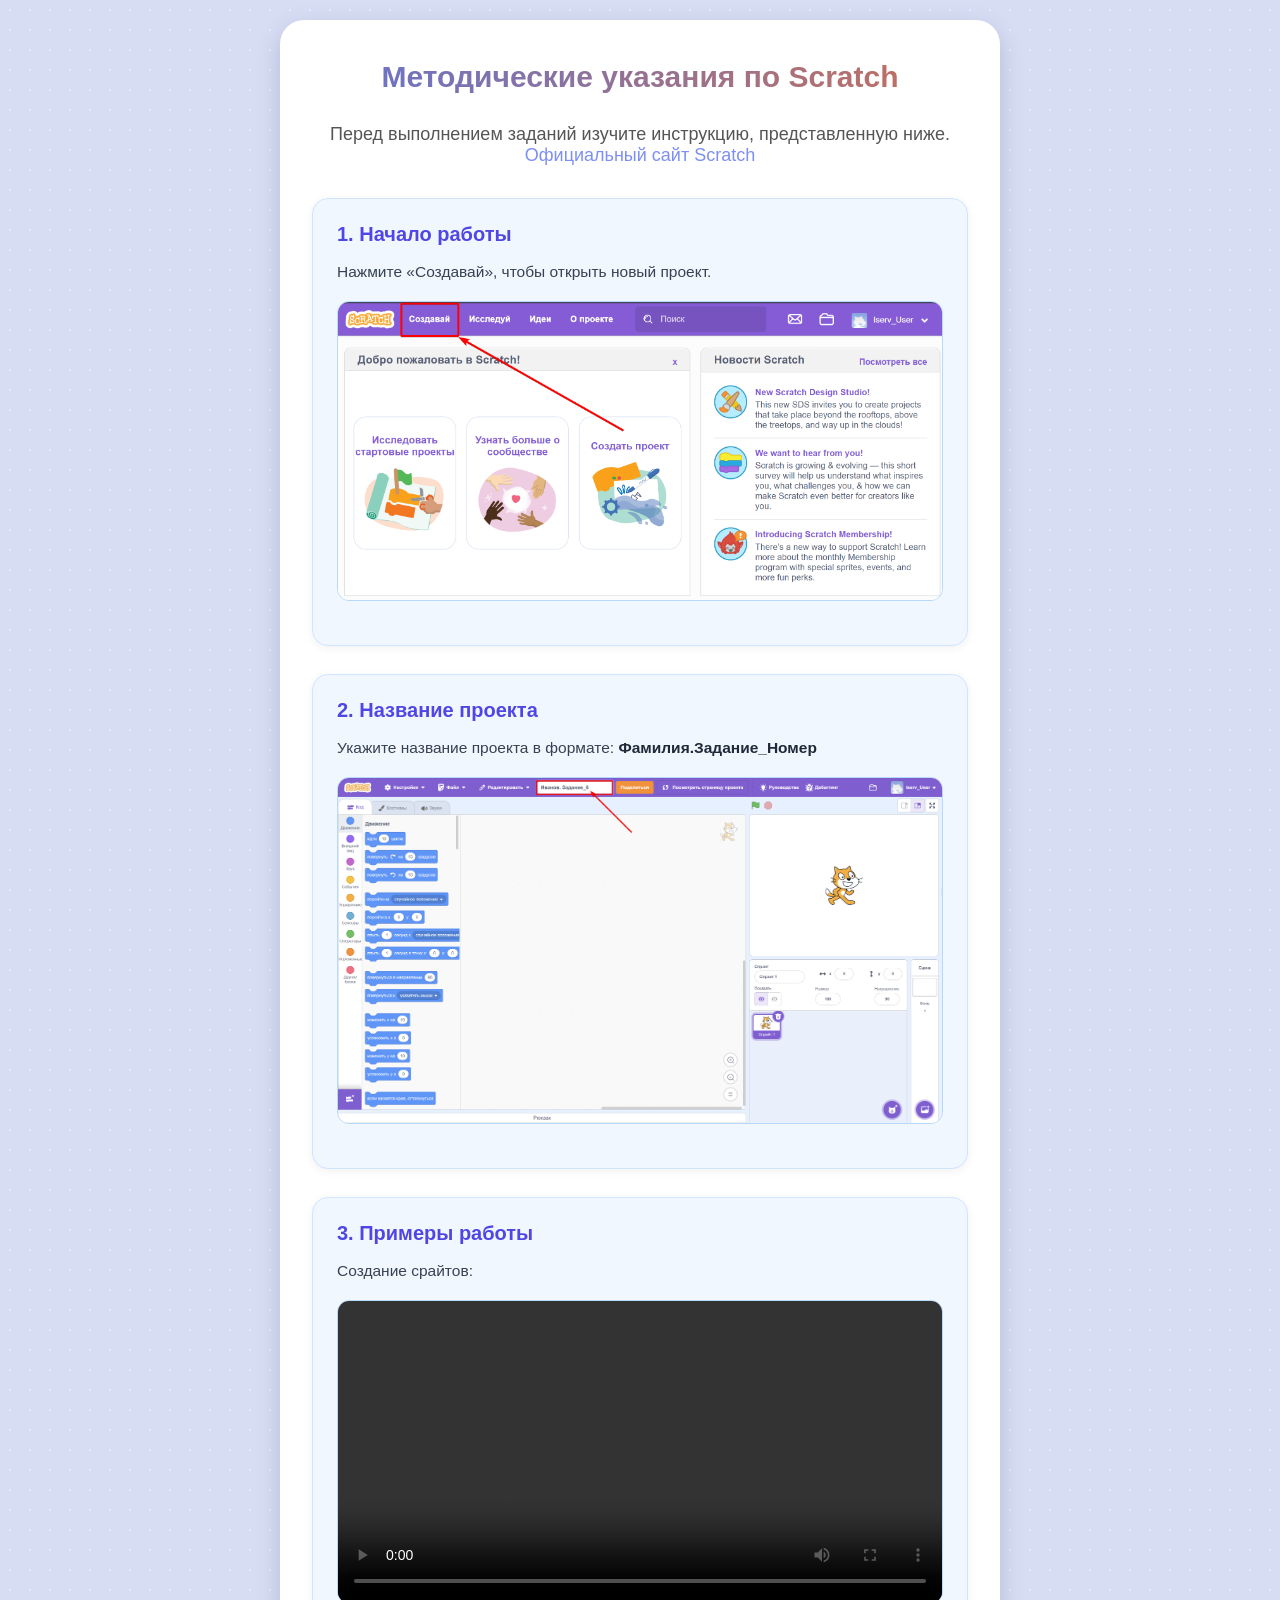
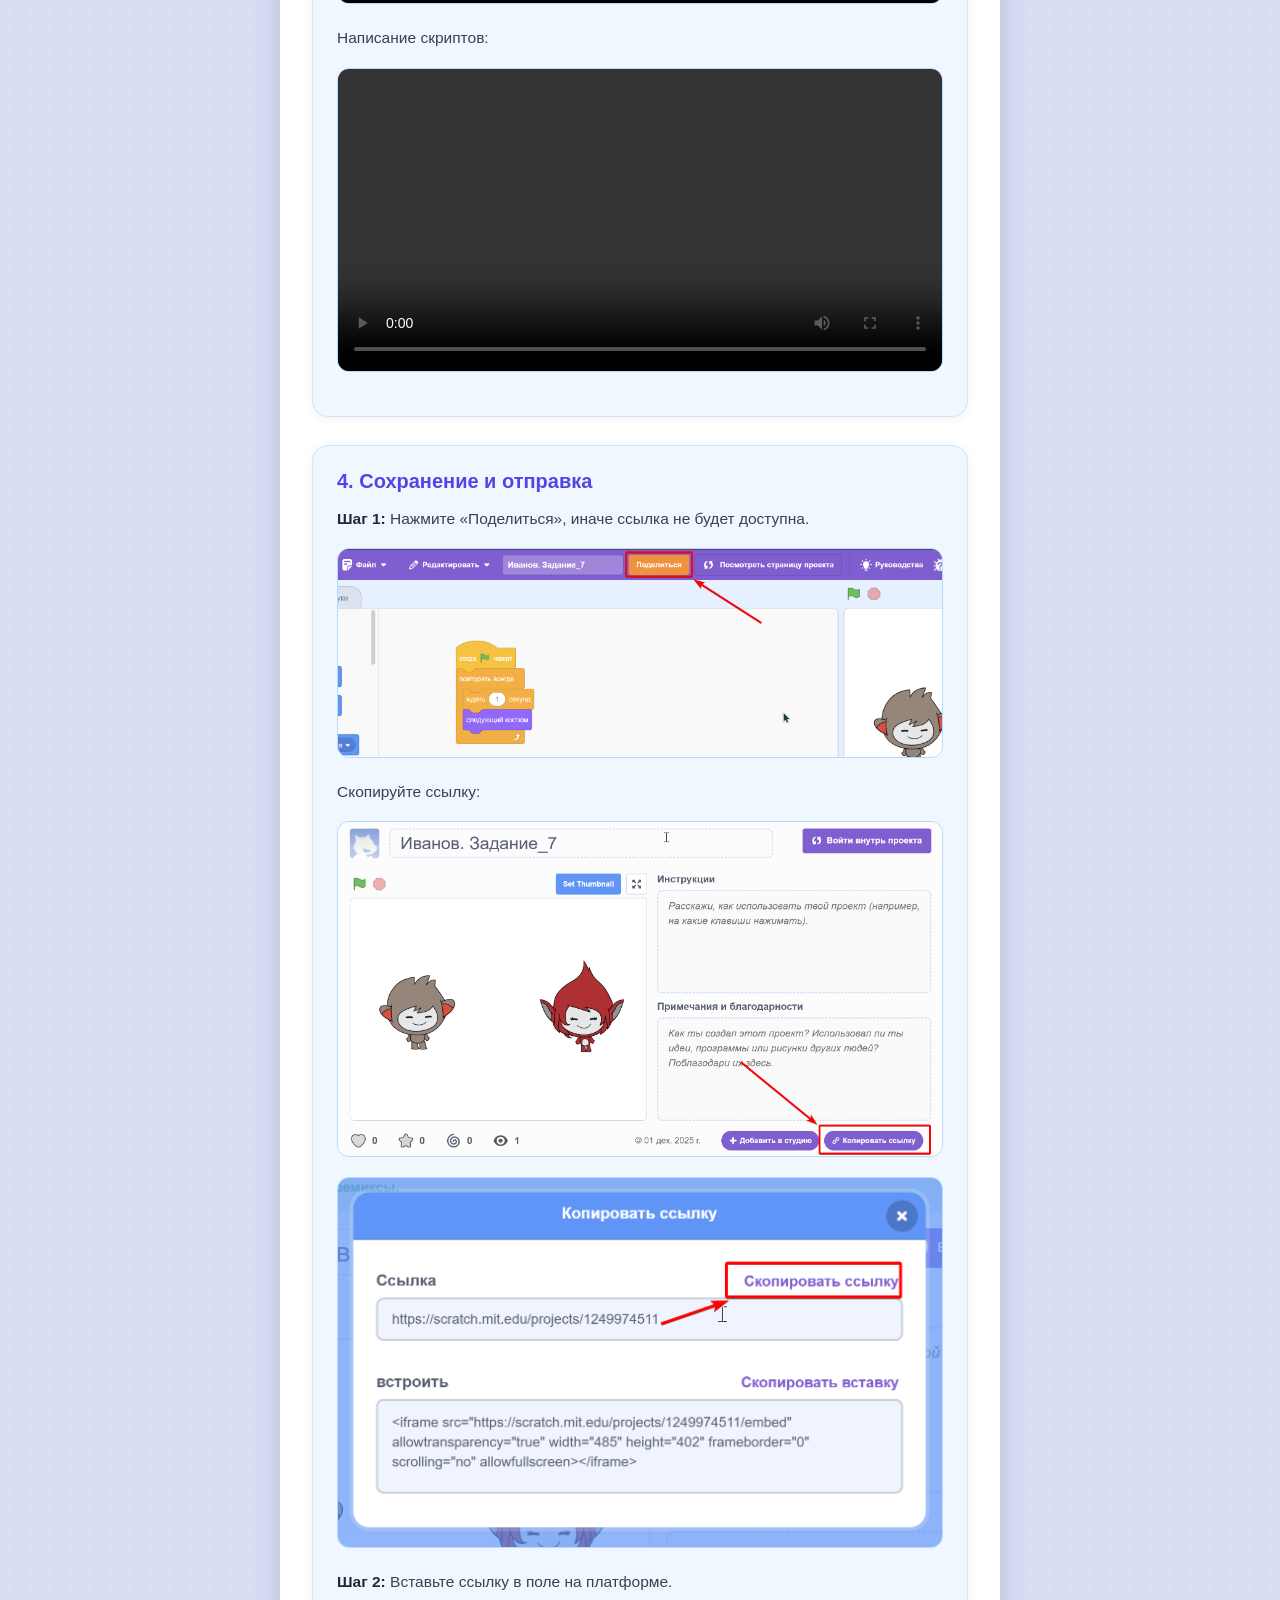
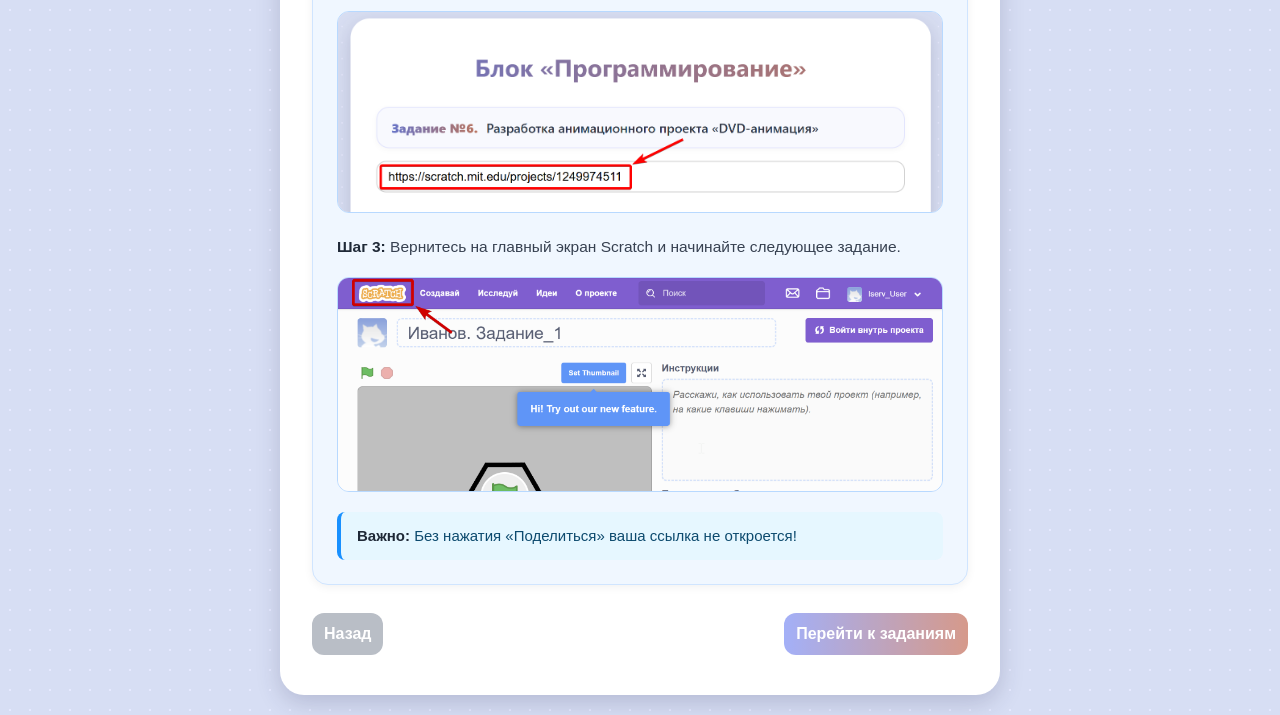
==== method_beginner.html @ acc43db9 "Update" ====
<!DOCTYPE html>
<html lang="ru">
	<head>
		<meta charset="UTF-8" />
		<meta name="viewport" content="width=device-width, initial-scale=1.0" />
		<title>Методические указания</title>

		<link rel="stylesheet" href="style.css" />
	</head>
	<body>
		<div class="container" id="methodPage">
			<h1>Методические указания по Scratch</h1>

			<div class="method-intro">
				<p>Перед выполнением заданий изучите инструкцию, представленную ниже.</p>
				<a href="https://scratch.mit.edu" target="_blank">Официальный сайт Scratch</a>
			</div>

			<!-- Шаг 1 -->
			<div class="method-block">
				<h3>1. Начало работы</h3>
				<p>Нажмите «Создавай», чтобы открыть новый проект.</p>

				<div class="method-img">
					<img src="asseets/images/1.png" alt="Создавай" />
				</div>
			</div>

			<!-- Шаг 2 -->
			<div class="method-block">
				<h3>2. Название проекта</h3>
				<p>
					Укажите название проекта в формате: <strong>Фамилия.Задание_Номер</strong><br />
				</p>

				<div class="method-img">
					<img src="asseets/images/2.png" alt="Название проекта" />
				</div>
			</div>

			<!-- Шаг 3 -->
			<div class="method-block">
				<h3>3. Примеры работы</h3>
				<p>Создание срайтов:</p>
				<div class="method-img">
					<video width="100%" height="100%" controls>
						<source src="asseets/videos/sprites.mp4" type="video/mp4" />
					</video>
				</div>
				<p>Написание скриптов:</p>
				<div class="method-img">
					<video width="100%" height="100%" controls>
						<source src="asseets/videos/scripts.mp4" type="video/mp4" />
					</video>
				</div>
			</div>

			<!-- Шаг 4 -->
			<div class="method-block">
				<h3>4. Сохранение и отправка</h3>
				<p><strong>Шаг 1:</strong> Нажмите «Поделиться», иначе ссылка не будет доступна.</p>
				<div class="method-img">
					<img src="asseets/images/6.png" alt="Поделиться" />
				</div>
                <p>Скопируйте ссылку:</p>
				<div class="method-img">
					<img src="asseets/images/7.png" alt="Копирование" />
				</div>
                <div class="method-img">
					<img src="asseets/images/10.png" alt="Копирование" />
				</div>

				<p><strong>Шаг 2:</strong> Вставьте ссылку в поле на платформе.</p>
				<div class="method-img">
					<img src="asseets/images/8.png" alt="Вставка ссылки" />
				</div>

				<p>
					<strong>Шаг 3:</strong> Вернитесь на главный экран Scratch и начинайте следующее
					задание.
				</p>
				<div class="method-img">
					<img src="asseets/images/9.png" alt="Назад" />
				</div>

				<div class="method-warning">
					<strong>Важно:</strong> Без нажатия «Поделиться» ваша ссылка не откроется!
				</div>
			</div>

			<!-- Кнопки -->
			<div class="method-buttons">
				<button id="methodBackBtn" style="background: #9ca3af">Назад</button>
				<button id="methodToCodingBtn">Перейти к заданиям</button>
			</div>
		</div>

		<script src="method.js"></script>
	</body>
</html>
---- style.css ----
/* Глобальный сброс */
* { margin: 0; padding: 0; box-sizing: border-box; }

body {
    font-family: "Segoe UI", sans-serif;
    background-color: #d7def4;
    display: flex;
    justify-content: center;
    align-items: center;
    min-height: 100vh;
    padding: 20px;
    background-image: radial-gradient(circle, #e6e9ff 1px, transparent 1px);
    background-size: 20px 20px;
}

/* Универсальный контейнер */
.container {
    background: #fff;
    border-radius: 24px;
    box-shadow: 0 8px 24px rgba(44,44,84,.2);
    padding: 40px;
    text-align: center;
}

/* Модификаторы ширины */
.container.small { width: 480px; }
.container.large { width: 720px; }

/* Заголовки */
h1 {
    background: linear-gradient(90deg, #6574cd, #c56f5a);
    background-clip: text;
    -webkit-text-fill-color: transparent;
    font-size: 30px;
    margin-bottom: 30px;
    font-weight: 700;
}

/* Формы */
form, .tasks {
    display: flex;
    flex-direction: column;
    gap: 16px;
    text-align: left;
}

/* Поля */
input, select, textarea {
	resize: vertical;
    padding: 10px 14px;
    border: 1px solid #ccc;
    border-radius: 12px;
    font-size: 15px;
    transition: 0.2s;
}

input:focus, select:focus, textarea:focus {
    border-color: #7d8ff5;
    outline: none;
    box-shadow: 0 0 8px rgba(125,143,245,.3);
}
/* Кнопки */
button {
    background: linear-gradient(90deg,#7d8ff5,#c56f5a);
    color: #fff;
    border: none;
    border-radius: 12px;
    padding: 12px;
    font-size: 16px;
    cursor: pointer;
    font-weight: 600;
    opacity: .7;
    transition: .3s;
}

button:hover { opacity: .9; transform: scale(1.02); }

button.gray {
    background: #9ca3af;
}
footer {
    margin-top: 12px;
    font-size: 12px;
    color: #999;
    text-align: center;
}
/* Сложность */
.difficulty {
    background: #f0f2ff;
    border: 1px dashed #a0a8e8;
    border-radius: 12px;
    padding: 12px;
    font-weight: 600;
}

/* Строки */
.row {
    display: flex;
    justify-content: space-between;
    margin-top: 20px;
}

/* === Улучшенные вопросы: карточки + выделение номера === */
.tasks label {
    background: #f8f9ff;
    border: 1px solid #e0e3ff;
    border-radius: 16px;
    padding: 14px 18px;
    font-weight: 600;
    color: #2d3748;
    box-shadow: 0 2px 6px rgba(0, 0, 0, 0.03);
    transition: 0.2s;
    display: block;
}

.tasks label:hover {
    background: #f0f3ff;
    border-color: #c5d1ff;
}

/* Выделение номера задания */
.task-number {
    font-weight: 800;
    background: linear-gradient(90deg, #6574cd, #c56f5a);
    background-clip: text;
    -webkit-text-fill-color: transparent;
    margin-right: 6px;
    font-size: 16px;
}

/* Методические указания */
#methodPage {
  width: 720px;
  max-width: 95vw;
  padding: 40px 32px;
}

.method-intro {
  text-align: center;
  margin-bottom: 32px;
}

.method-intro p {
  font-size: 18px;
  color: #555;
}

.method-intro a {
  font-size: 18px;
  color: #7d8ff5;
  font-weight: 500;
  text-decoration: none;
}

.method-block {
  background: #f0f7ff;
  border-radius: 16px;
  padding: 24px;
  margin-bottom: 28px;
  box-shadow: 0 2px 10px rgba(0,0,0,0.06);
  border: 1px solid #d0e5ff;
  text-align: left;
}

.method-block h3 {
  color: #6574cd;
  font-size: 20px;
  margin-top: 0;
  margin-bottom: 12px;
}

.method-img {
  text-align: center;
  margin: 16px 0;
}

.method-img img {
  max-width: 100%;
  border-radius: 12px;
  border: 1px solid #b8d9ff;
}

.method-warning {
  background: #e6f7ff;
  border-left: 4px solid #1890ff;
  padding: 12px;
  border-radius: 8px;
  margin-top: 16px;
  font-size: 15px;
  color: #1890ff;
}

.method-buttons {
  display: flex;
  justify-content: space-between;
  margin-top: 24px;
}


/* Практические задания */
.task-img {
  text-align: center;
  margin: 16px 0;
}

.task-img img {
  max-width: 100%;
  border-radius: 12px;
  border: 2px solid #e0e0ff;
}

.task-buttons {
  display: flex;
  justify-content: space-between;
  margin-top: 24px;
}

/* Фон модалки */
.modal {
    position: fixed;
    top: 0;
    left: 0;
    width: 100%;
    height: 100%;
    background: rgba(0, 0, 0, 0.5);
    display: none; /* по умолчанию скрыта */
    justify-content: center;
    align-items: center;
    z-index: 1000;
}

/* Окно */
.modal-window {
    background: white;
    padding: 40px;
    border-radius: 12px;
    text-align: center;
    width: 90%;
    max-width: 400px;
}

/* Скрыть элемент */
.hidden {
    display: none !important;
}
/* ===== Методические блоки — текст внутри ===== */
.method-block p,
.method-block ul,
.method-block ol {
    font-size: 15.5px;           /* комфортный размер текста */
    line-height: 1.75;           /* увеличенное межстрочное расстояние для читаемости */
    color: #374151;               /* мягкий темный цвет */
    margin-bottom: 16px;          /* расстояние между параграфами */
}

/* Списки внутри блоков */
.method-block ul,
.method-block ol {
    padding-left: 24px;           /* отступ слева */
}

.method-block li {
    margin-bottom: 8px;           /* расстояние между пунктами */
}

/* Жирный текст и акценты */
.method-block strong {
    color: #1f2937;               /* чуть темнее для акцента */
    font-weight: 600;
}

/* Кодовые вставки */
.method-block code {
    background: #e2e8f0;
    color: #0f172a;
    padding: 2px 6px;
    border-radius: 4px;
    font-size: 14px;
    font-family: "Courier New", monospace;
}

/* Заголовки внутри блока */
.method-block h3 {
    font-size: 20px;
    font-weight: 700;
    margin-bottom: 12px;
    color: #4f46e5;               /* градиент можно оставить для выделения */
}

/* Изображения и видео */
.method-block .method-img {
    margin: 16px 0;
    text-align: center;
}

.method-block .method-img img,
.method-block .method-img video {
    max-width: 100%;
    border-radius: 12px;
    border: 1px solid #b8d9ff;
}

/* Важные примечания */
.method-warning {
    background: #e6f7ff;
    border-left: 4px solid #1890ff;
    padding: 12px 16px;
    border-radius: 8px;
    font-size: 15px;
    color: #0c4a6e;
    margin-top: 12px;
    line-height: 1.6;
}

/* Ссылки внутри блоков */
.method-block a {
    color: #6366f1;
    text-decoration: none;
    font-weight: 500;
}

.method-block a:hover {
    text-decoration: underline;
}
.description-label{
    margin-top: -20px;
    margin-bottom: 20px;
    text-align: center;
    font-size: 14px;
    color: #555;
}
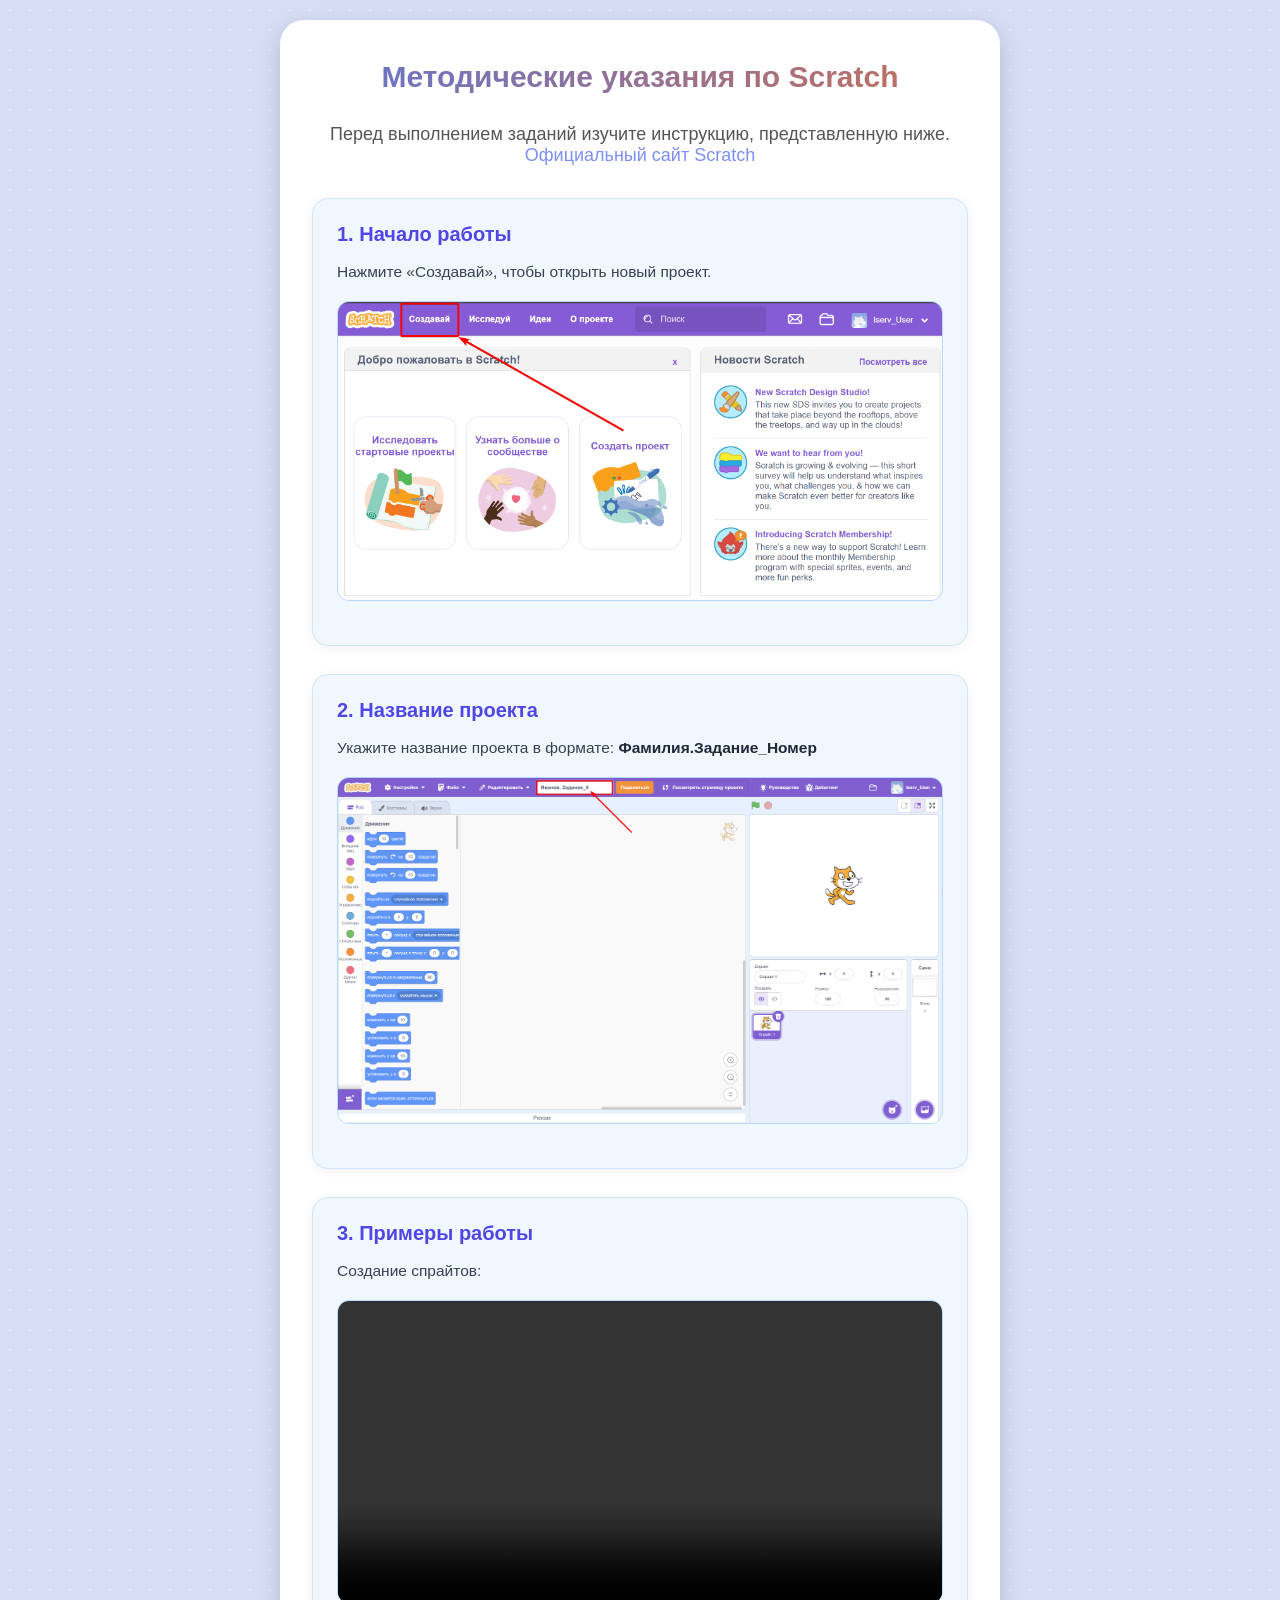
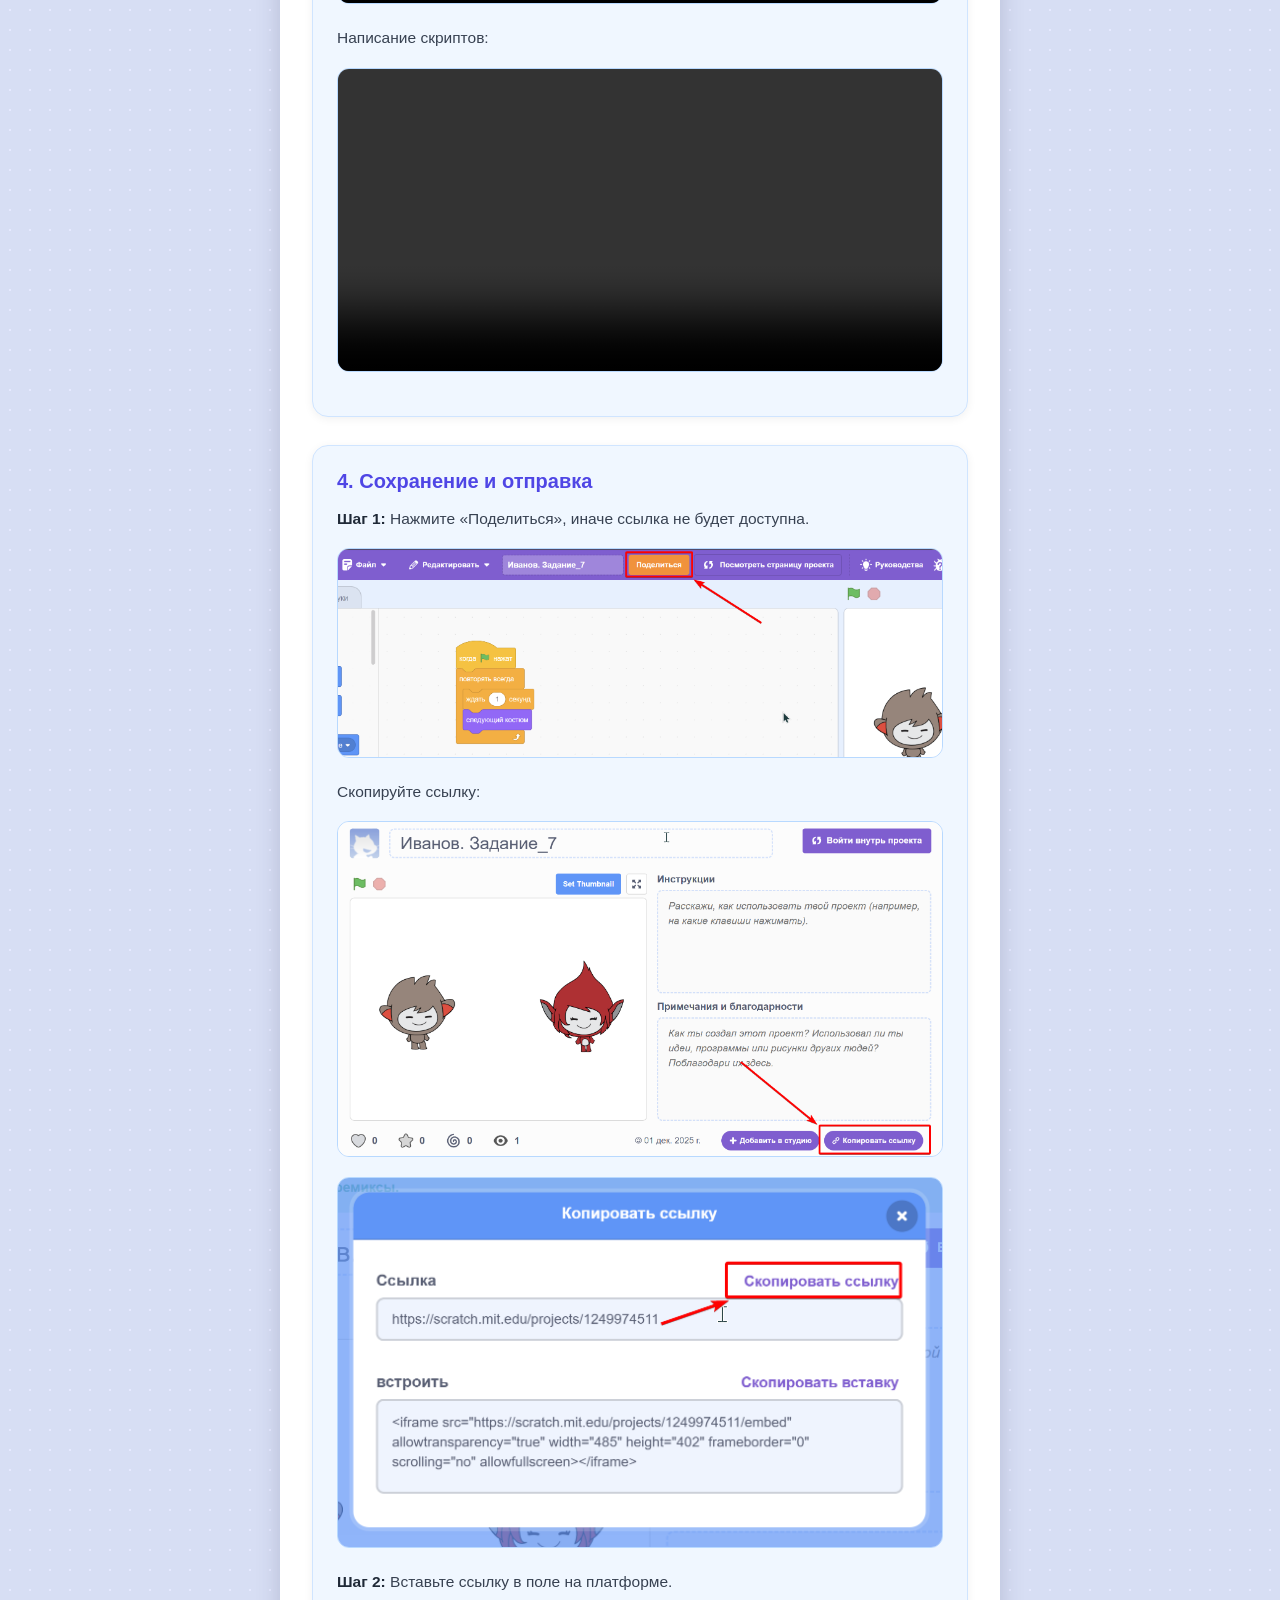
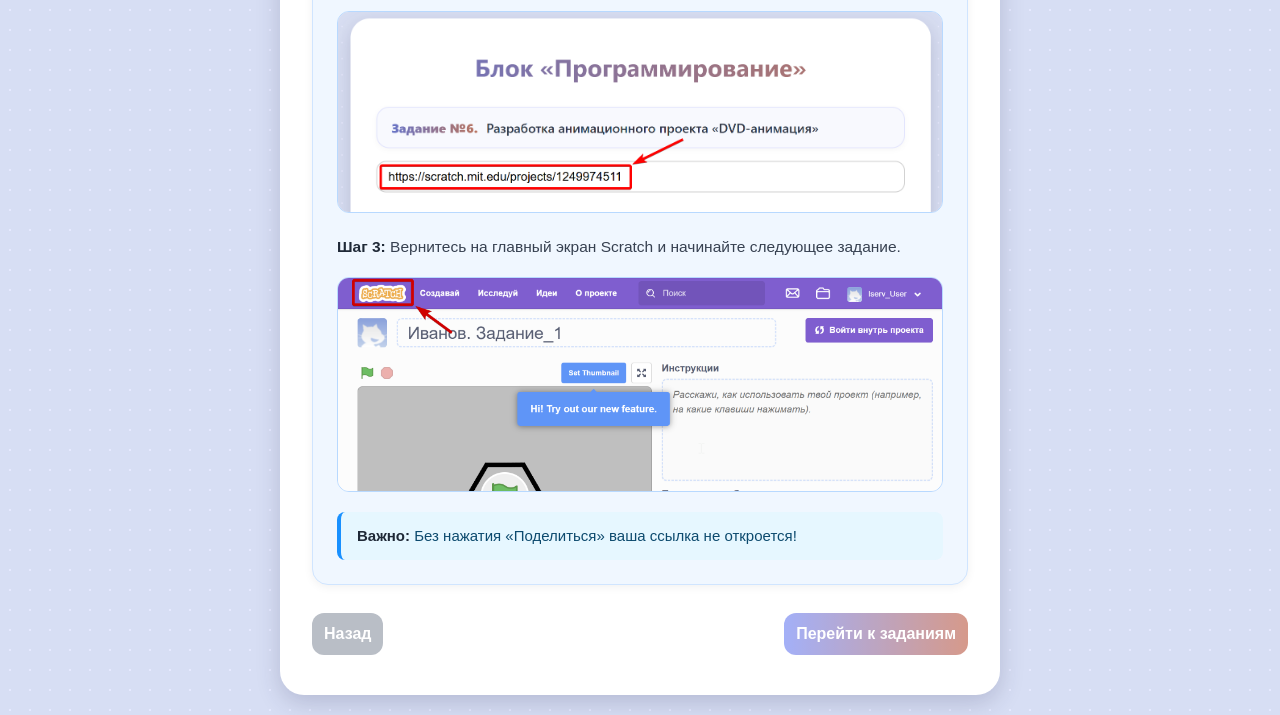
==== commit 5f112728: "Update method_beginner.html" ====
--- a/method_beginner.html
+++ b/method_beginner.html
@@ -41,7 +41,7 @@
 			<!-- Шаг 3 -->
 			<div class="method-block">
 				<h3>3. Примеры работы</h3>
-				<p>Создание срайтов:</p>
+				<p>Создание спрайтов:</p>
 				<div class="method-img">
 					<video width="100%" height="100%" controls>
 						<source src="asseets/videos/sprites.mp4" type="video/mp4" />
